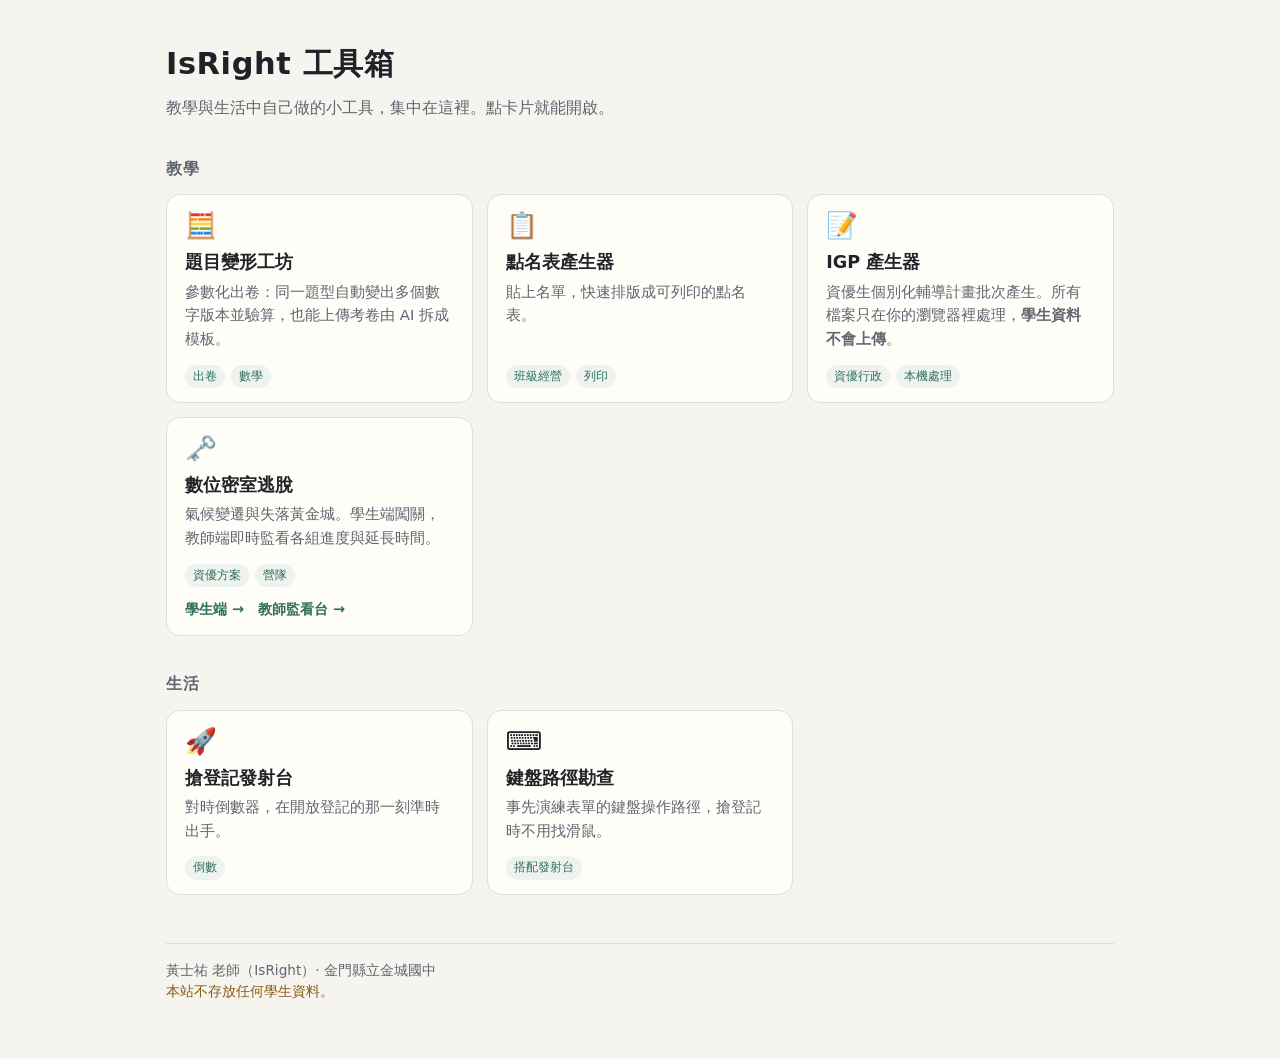
==== index.html @ 5a1f6d73 "建立 IsRight 工具箱：入口頁與六個前端工具 Co-Authored-By: Claude Opus 5.5 <noreply@anthropic.com> Claude-Session: ht" ====
<!doctype html>
<html lang="zh-Hant">
<head>
<meta charset="utf-8">
<meta name="viewport" content="width=device-width, initial-scale=1">
<meta name="robots" content="noindex">
<title>IsRight 工具箱</title>
<style>
:root{
  --bg:#f6f4ef; --card:#fffdf8; --ink:#1f2328; --muted:#5f6670; --line:#e3ded3;
  --accent:#2f6f5e; --tag:#eef3ef; --warn:#8a5a14;
}
@media (prefers-color-scheme: dark){
  :root{ --bg:#16181b; --card:#1e2125; --ink:#e8e6e1; --muted:#9aa1aa; --line:#2e3238;
    --accent:#7cc2ab; --tag:#22302b; --warn:#e0b46a; }
}
*{box-sizing:border-box}
body{margin:0;background:var(--bg);color:var(--ink);
  font-family:"PingFang TC","Noto Sans TC","Microsoft JhengHei",system-ui,sans-serif;line-height:1.6}
.wrap{max-width:980px;margin:0 auto;padding:40px 16px 56px}
header h1{margin:0;font-size:1.9rem;letter-spacing:.02em}
header p{margin:.4rem 0 0;color:var(--muted)}
h2{font-size:1rem;color:var(--muted);font-weight:600;margin:2.2rem 0 .8rem;letter-spacing:.05em}
.grid{display:grid;gap:14px;grid-template-columns:repeat(auto-fill,minmax(270px,1fr))}
.card{display:flex;flex-direction:column;background:var(--card);border:1px solid var(--line);
  border-radius:14px;padding:18px 18px 14px;text-decoration:none;color:inherit;
  transition:transform .12s ease,border-color .12s ease}
a.card:hover,a.card:focus-visible{transform:translateY(-2px);border-color:var(--accent);outline:none}
.card .icon{font-size:1.6rem;line-height:1}
.card h3{margin:.6rem 0 .25rem;font-size:1.1rem}
.card p{margin:0;color:var(--muted);font-size:.93rem;flex:1}
.tags{margin-top:.8rem;display:flex;gap:6px;flex-wrap:wrap}
.tag{font-size:.75rem;background:var(--tag);color:var(--accent);padding:2px 8px;border-radius:999px}
.links{margin-top:.7rem;display:flex;gap:14px;font-size:.9rem}
.links a{color:var(--accent);text-decoration:none;font-weight:600}
.links a:hover{text-decoration:underline}
footer{margin-top:3rem;color:var(--muted);font-size:.85rem;border-top:1px solid var(--line);padding-top:1rem}
.note{color:var(--warn)}
</style>
</head>
<body>
<div class="wrap">
  <header>
    <h1>IsRight 工具箱</h1>
    <p>教學與生活中自己做的小工具，集中在這裡。點卡片就能開啟。</p>
  </header>

  <h2>教學</h2>
  <div class="grid">
    <a class="card" href="question-variant/">
      <span class="icon">🧮</span>
      <h3>題目變形工坊</h3>
      <p>參數化出卷：同一題型自動變出多個數字版本並驗算，也能上傳考卷由 AI 拆成模板。</p>
      <div class="tags"><span class="tag">出卷</span><span class="tag">數學</span></div>
    </a>
    <a class="card" href="roll-call/">
      <span class="icon">📋</span>
      <h3>點名表產生器</h3>
      <p>貼上名單，快速排版成可列印的點名表。</p>
      <div class="tags"><span class="tag">班級經營</span><span class="tag">列印</span></div>
    </a>
    <a class="card" href="igp/">
      <span class="icon">📝</span>
      <h3>IGP 產生器</h3>
      <p>資優生個別化輔導計畫批次產生。所有檔案只在你的瀏覽器裡處理，<strong>學生資料不會上傳</strong>。</p>
      <div class="tags"><span class="tag">資優行政</span><span class="tag">本機處理</span></div>
    </a>
    <div class="card">
      <span class="icon">🗝️</span>
      <h3>數位密室逃脫</h3>
      <p>氣候變遷與失落黃金城。學生端闖關，教師端即時監看各組進度與延長時間。</p>
      <div class="tags"><span class="tag">資優方案</span><span class="tag">營隊</span></div>
      <div class="links"><a href="escape-room/">學生端 →</a><a href="escape-room/teacher.html">教師監看台 →</a></div>
    </div>
  </div>

  <h2>生活</h2>
  <div class="grid">
    <a class="card" href="grab-launcher/">
      <span class="icon">🚀</span>
      <h3>搶登記發射台</h3>
      <p>對時倒數器，在開放登記的那一刻準時出手。</p>
      <div class="tags"><span class="tag">倒數</span></div>
    </a>
    <a class="card" href="key-path/">
      <span class="icon">⌨️</span>
      <h3>鍵盤路徑勘查</h3>
      <p>事先演練表單的鍵盤操作路徑，搶登記時不用找滑鼠。</p>
      <div class="tags"><span class="tag">搭配發射台</span></div>
    </a>
  </div>

  <footer>
    黃士祐 老師（IsRight）· 金門縣立金城國中<br>
    <span class="note">本站不存放任何學生資料。</span>
  </footer>
</div>
</body>
</html>
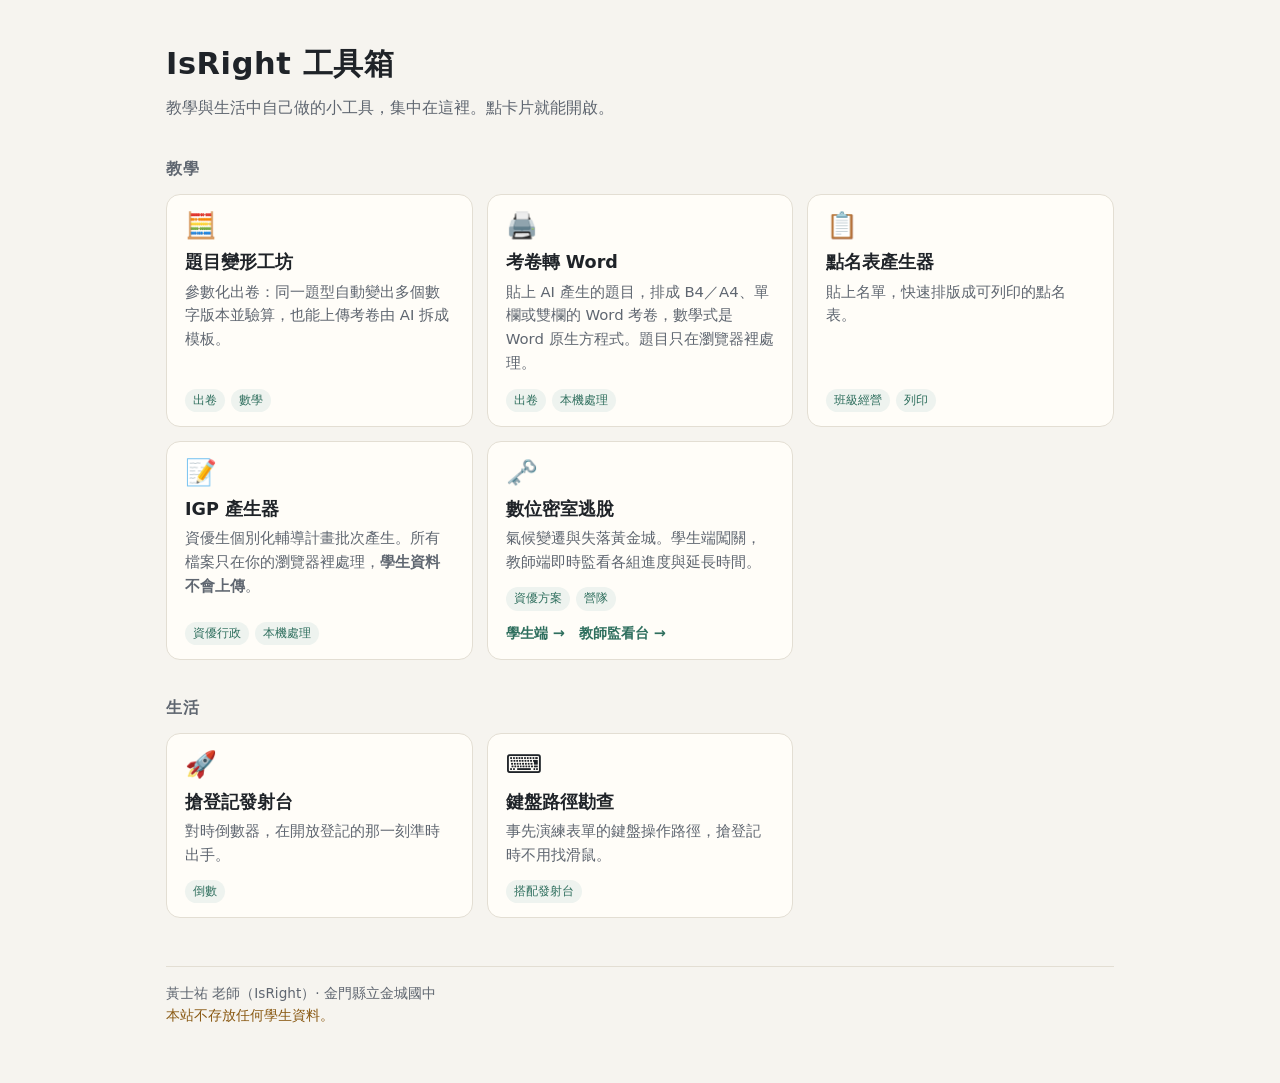
==== commit 85369f7b: "新增工具：考卷轉 Word（exam-to-word） 貼上 Markdown＋LaTeX 題目，在瀏覽器內產生 B4/A4、單/雙欄 Word 考卷，數學式為原生 OMML。純前端，題目不上傳。  " ====
--- a/index.html
+++ b/index.html
@@ -53,6 +53,12 @@
       <p>參數化出卷：同一題型自動變出多個數字版本並驗算，也能上傳考卷由 AI 拆成模板。</p>
       <div class="tags"><span class="tag">出卷</span><span class="tag">數學</span></div>
     </a>
+    <a class="card" href="exam-to-word/">
+      <span class="icon">🖨️</span>
+      <h3>考卷轉 Word</h3>
+      <p>貼上 AI 產生的題目，排成 B4／A4、單欄或雙欄的 Word 考卷，數學式是 Word 原生方程式。題目只在瀏覽器裡處理。</p>
+      <div class="tags"><span class="tag">出卷</span><span class="tag">本機處理</span></div>
+    </a>
     <a class="card" href="roll-call/">
       <span class="icon">📋</span>
       <h3>點名表產生器</h3>
